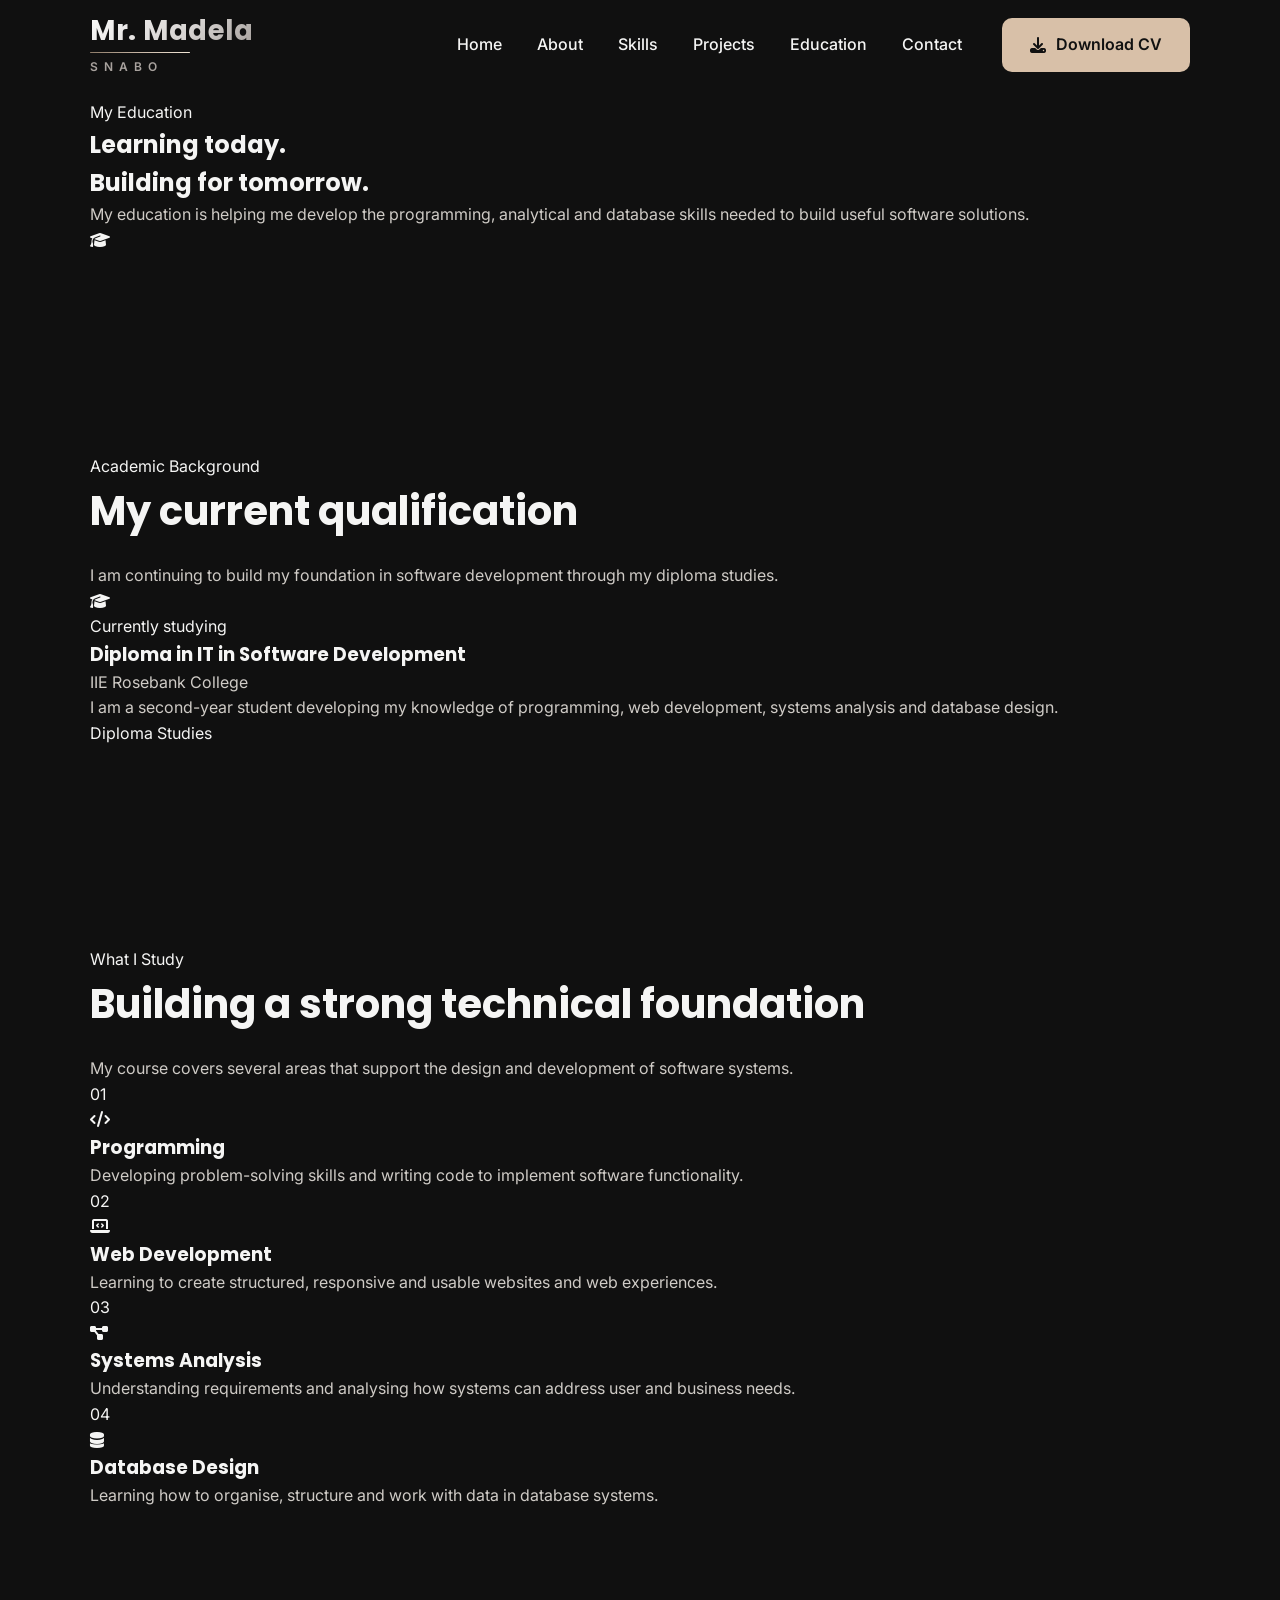
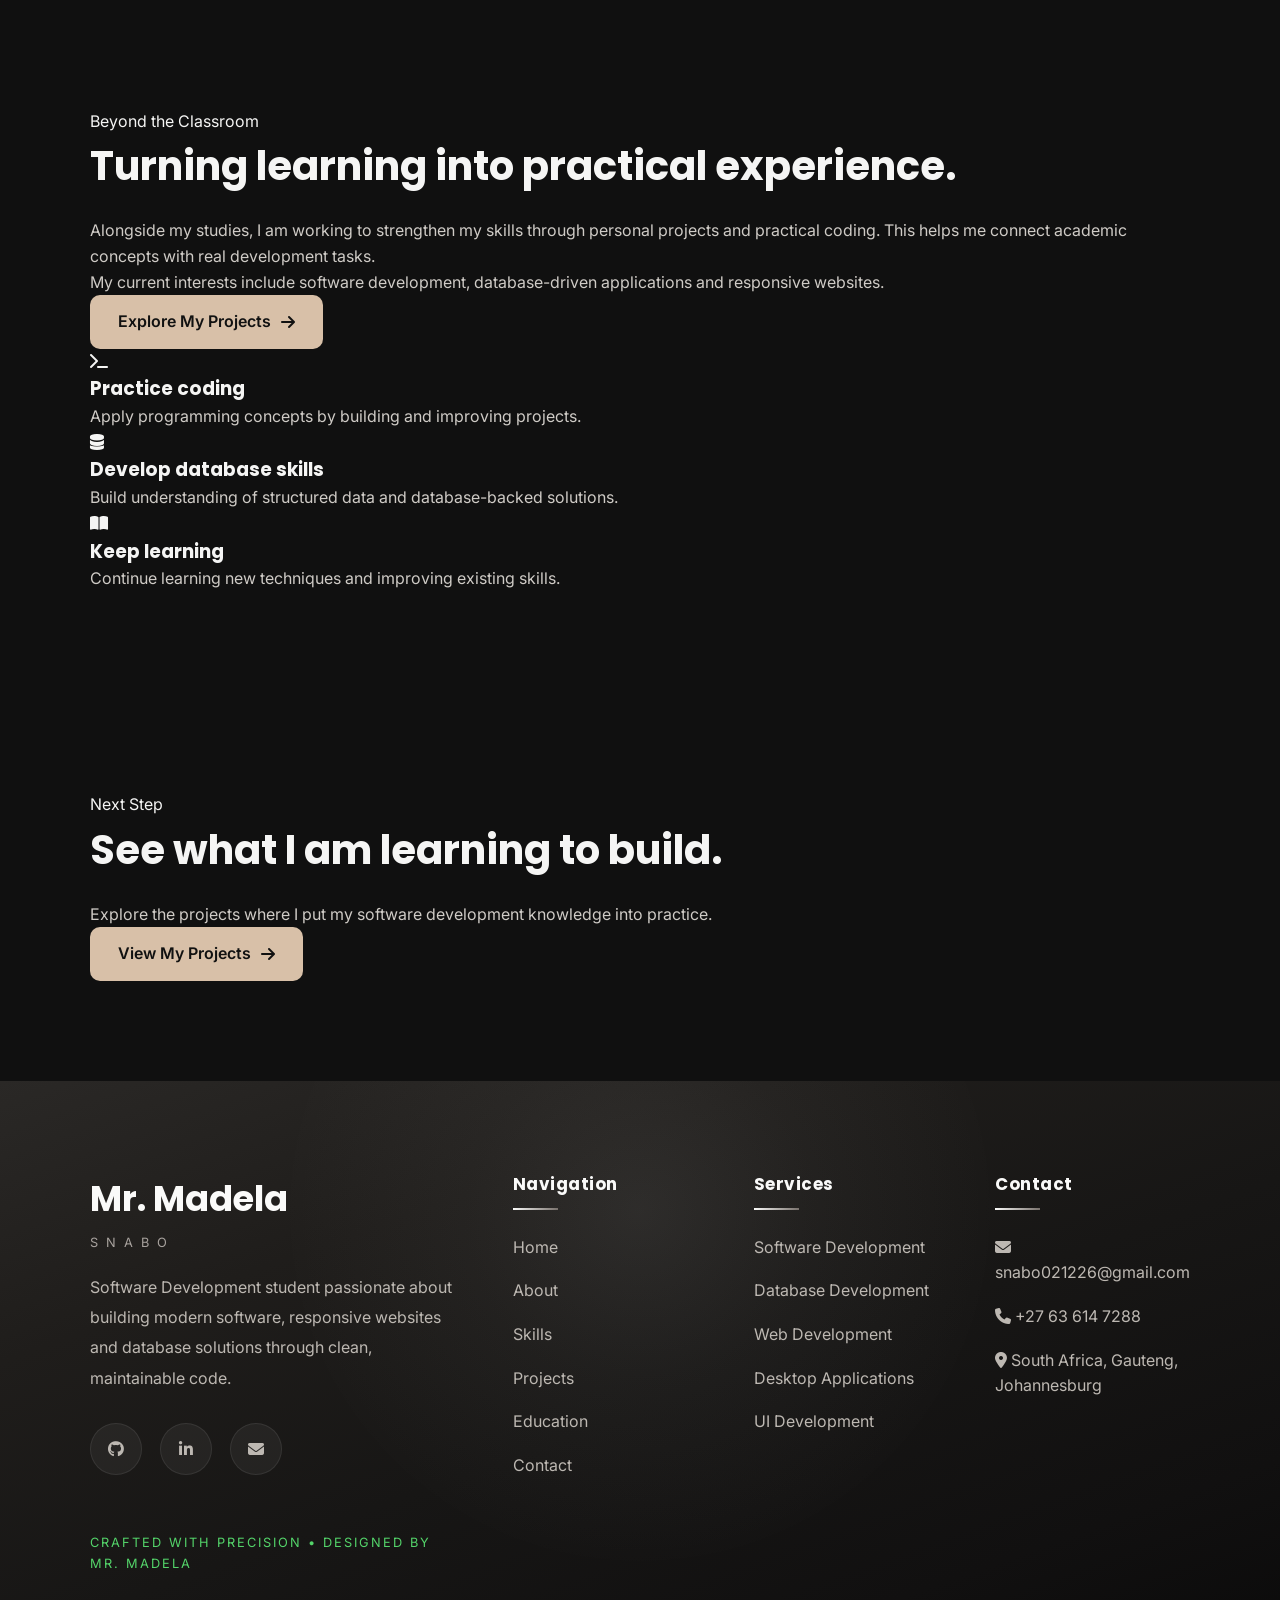
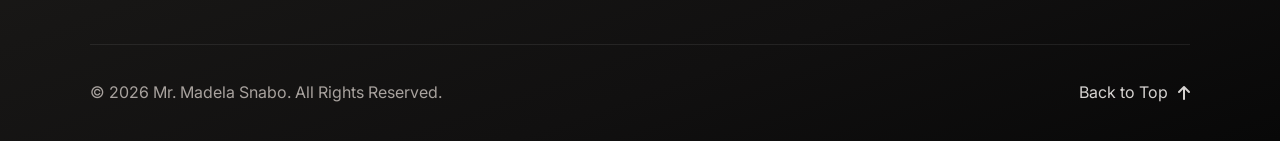
==== education.html @ 0f9fe538 "Create professional education page (html)" ====
<!DOCTYPE html>
<html lang="en">

<head>
    <!-- START OF PAGE SETTINGS -->
    <meta charset="UTF-8">
    <meta name="viewport" content="width=device-width, initial-scale=1.0">

    <meta name="description"
          content="Learn about Snabo Madela's education and Diploma in IT in Software Development at IIE Rosebank College.">

    <title>Education | Mr. Madela Snabo</title>
    <!-- END OF PAGE SETTINGS -->


    <!-- START OF GOOGLE FONTS -->
    <link rel="preconnect" href="https://fonts.googleapis.com">

    <link rel="preconnect"
          href="https://fonts.gstatic.com"
          crossorigin>

    <link href="https://fonts.googleapis.com/css2?family=Inter:wght@400;500;600;700&family=Poppins:wght@500;600;700&display=swap"
          rel="stylesheet">
    <!-- END OF GOOGLE FONTS -->


    <!-- START OF FONT AWESOME -->
    <link rel="stylesheet"
          href="https://cdnjs.cloudflare.com/ajax/libs/font-awesome/6.5.2/css/all.min.css">
    <!-- END OF FONT AWESOME -->


    <!-- START OF CSS FILES -->
    <link rel="stylesheet" href="assets/css/style.css">
    <link rel="stylesheet" href="assets/css/education.css">
    <!-- END OF CSS FILES -->

</head>


<body id="top">


    <!-- START OF HEADER -->
    <header>
        <div class="container">
            <nav>

                <a href="index.html" class="logo">
                    <span class="logo-main">Mr. Madela</span>
                    <span class="logo-divider"></span>
                    <span class="logo-sub">SNABO</span>
                </a>

                <div class="menu-toggle" id="menu-toggle">
                    <span></span>
                    <span></span>
                    <span></span>
                </div>

                <div class="nav-menu" id="nav-menu">

                    <ul class="nav-links">
                        <li><a href="index.html">Home</a></li>
                        <li><a href="about.html">About</a></li>
                        <li><a href="skills.html">Skills</a></li>
                        <li><a href="projects.html">Projects</a></li>
                        <li>
                            <a href="education.html"
                               class="active"
                               aria-current="page">
                                Education
                            </a>
                        </li>
                        <li><a href="contact.html">Contact</a></li>
                    </ul>

                    <div class="nav-actions">
                        <a href="assets/files/resume.pdf"
                           class="btn"
                           download>
                            <i class="fa-solid fa-download"></i>
                            Download CV
                        </a>
                    </div>

                </div>

            </nav>
        </div>
    </header>
    <!-- END OF HEADER -->


    <!-- START OF MAIN CONTENT -->
    <main>


        <!-- START OF EDUCATION INTRO -->
        <section class="education-intro">
            <div class="container">

                <div class="education-intro-content">

                    <span class="section-label">
                        My Education
                    </span>

                    <h1>
                        Learning today.
                        <br>
                        <span>Building for tomorrow.</span>
                    </h1>

                    <p>
                        My education is helping me develop the programming,
                        analytical and database skills needed to build useful
                        software solutions.
                    </p>

                </div>

                <div class="education-intro-mark"
                     aria-hidden="true">
                    <i class="fa-solid fa-graduation-cap"></i>
                </div>

            </div>
        </section>
        <!-- END OF EDUCATION INTRO -->


        <!-- START OF ACADEMIC BACKGROUND -->
        <section class="academic-section">
            <div class="container">

                <div class="education-section-heading">

                    <span class="section-label">
                        Academic Background
                    </span>

                    <h2>My current qualification</h2>

                    <p>
                        I am continuing to build my foundation in software
                        development through my diploma studies.
                    </p>

                </div>


                <article class="academic-card">

                    <div class="academic-icon"
                         aria-hidden="true">
                        <i class="fa-solid fa-graduation-cap"></i>
                    </div>

                    <div class="academic-content">

                        <span class="academic-status">
                            <span class="status-dot"></span>
                            Currently studying
                        </span>

                        <h3>
                            Diploma in IT in Software Development
                        </h3>

                        <p class="academic-institution">
                            IIE Rosebank College
                        </p>

                        <p class="academic-description">
                            I am a second-year student developing my knowledge
                            of programming, web development, systems analysis
                            and database design.
                        </p>

                    </div>

                    <div class="academic-side-label">
                        Diploma Studies
                    </div>

                </article>

            </div>
        </section>
        <!-- END OF ACADEMIC BACKGROUND -->


        <!-- START OF AREAS OF STUDY -->
        <section class="study-section">
            <div class="container">

                <div class="education-section-heading">

                    <span class="section-label">
                        What I Study
                    </span>

                    <h2>
                        Building a strong technical foundation
                    </h2>

                    <p>
                        My course covers several areas that support the design
                        and development of software systems.
                    </p>

                </div>


                <div class="study-grid">

                    <!-- PROGRAMMING -->
                    <article class="study-card">

                        <span class="study-number">01</span>

                        <div class="study-icon">
                            <i class="fa-solid fa-code"></i>
                        </div>

                        <h3>Programming</h3>

                        <p>
                            Developing problem-solving skills and writing
                            code to implement software functionality.
                        </p>

                    </article>


                    <!-- WEB DEVELOPMENT -->
                    <article class="study-card">

                        <span class="study-number">02</span>

                        <div class="study-icon">
                            <i class="fa-solid fa-laptop-code"></i>
                        </div>

                        <h3>Web Development</h3>

                        <p>
                            Learning to create structured, responsive
                            and usable websites and web experiences.
                        </p>

                    </article>


                    <!-- SYSTEMS ANALYSIS -->
                    <article class="study-card">

                        <span class="study-number">03</span>

                        <div class="study-icon">
                            <i class="fa-solid fa-diagram-project"></i>
                        </div>

                        <h3>Systems Analysis</h3>

                        <p>
                            Understanding requirements and analysing how
                            systems can address user and business needs.
                        </p>

                    </article>


                    <!-- DATABASE DESIGN -->
                    <article class="study-card">

                        <span class="study-number">04</span>

                        <div class="study-icon">
                            <i class="fa-solid fa-database"></i>
                        </div>

                        <h3>Database Design</h3>

                        <p>
                            Learning how to organise, structure and work
                            with data in database systems.
                        </p>

                    </article>

                </div>

            </div>
        </section>
        <!-- END OF AREAS OF STUDY -->


        <!-- START OF LEARNING JOURNEY -->
        <section class="learning-section">
            <div class="container learning-grid">


                <!-- LEARNING INTRODUCTION -->
                <div class="learning-copy">

                    <span class="section-label">
                        Beyond the Classroom
                    </span>

                    <h2>
                        Turning learning into practical experience.
                    </h2>

                    <p>
                        Alongside my studies, I am working to strengthen my
                        skills through personal projects and practical coding.
                        This helps me connect academic concepts with real
                        development tasks.
                    </p>

                    <p>
                        My current interests include software development,
                        database-driven applications and responsive websites.
                    </p>

                    <a href="projects.html" class="btn">
                        Explore My Projects
                        <i class="fa-solid fa-arrow-right"></i>
                    </a>

                </div>


                <!-- LEARNING GOALS -->
                <div class="learning-points">

                    <div class="learning-point">

                        <span class="learning-point-icon">
                            <i class="fa-solid fa-terminal"></i>
                        </span>

                        <div>
                            <h3>Practice coding</h3>

                            <p>
                                Apply programming concepts by building
                                and improving projects.
                            </p>
                        </div>

                    </div>


                    <div class="learning-point">

                        <span class="learning-point-icon">
                            <i class="fa-solid fa-database"></i>
                        </span>

                        <div>
                            <h3>Develop database skills</h3>

                            <p>
                                Build understanding of structured data
                                and database-backed solutions.
                            </p>
                        </div>

                    </div>


                    <div class="learning-point">

                        <span class="learning-point-icon">
                            <i class="fa-solid fa-book-open"></i>
                        </span>

                        <div>
                            <h3>Keep learning</h3>

                            <p>
                                Continue learning new techniques
                                and improving existing skills.
                            </p>
                        </div>

                    </div>

                </div>

            </div>
        </section>
        <!-- END OF LEARNING JOURNEY -->


        <!-- START OF CALL TO ACTION -->
        <section class="education-cta">
            <div class="container">

                <div class="education-cta-content">

                    <span class="section-label">
                        Next Step
                    </span>

                    <h2>
                        See what I am learning to build.
                    </h2>

                    <p>
                        Explore the projects where I put my software
                        development knowledge into practice.
                    </p>

                    <a href="projects.html" class="btn">
                        View My Projects
                        <i class="fa-solid fa-arrow-right"></i>
                    </a>

                </div>

            </div>
        </section>
        <!-- END OF CALL TO ACTION -->


    </main>
    <!-- END OF MAIN CONTENT -->


    <!-- START OF FOOTER -->
    <footer>
        <div class="container">

            <div class="footer-grid">


                <!-- FOOTER COLUMN 1 -->
                <div class="footer-column">

                    <a href="index.html" class="footer-logo">
                        <h2>Mr. Madela</h2>
                        <span>SNABO</span>
                    </a>

                    <p class="footer-description">
                        Software Development student passionate about
                        building modern software, responsive websites
                        and database solutions through clean,
                        maintainable code.
                    </p>

                    <div class="footer-social">

                        <a href="https://github.com/mr-madela"
                           target="_blank"
                           rel="noopener noreferrer"
                           aria-label="GitHub">
                            <i class="fab fa-github"></i>
                        </a>

                        <a href="#"
                           aria-label="LinkedIn">
                            <i class="fab fa-linkedin-in"></i>
                        </a>

                        <a href="mailto:snabo021226@gmail.com"
                           aria-label="Email">
                            <i class="fas fa-envelope"></i>
                        </a>

                    </div>

                    <p class="footer-signature">
                        Crafted with precision • Designed by Mr. Madela
                    </p>

                </div>


                <!-- FOOTER COLUMN 2 -->
                <div class="footer-column">

                    <h3>Navigation</h3>

                    <a href="index.html">Home</a>
                    <a href="about.html">About</a>
                    <a href="skills.html">Skills</a>
                    <a href="projects.html">Projects</a>
                    <a href="education.html" aria-current="page">Education</a>
                    <a href="contact.html">Contact</a>

                </div>


                <!-- FOOTER COLUMN 3 -->
                <div class="footer-column">

                    <h3>Services</h3>

                    <a href="projects.html">Software Development</a>
                    <a href="projects.html">Database Development</a>
                    <a href="projects.html">Web Development</a>
                    <a href="projects.html">Desktop Applications</a>
                    <a href="projects.html">UI Development</a>

                </div>


                <!-- FOOTER COLUMN 4 -->
                <div class="footer-column">

                    <h3>Contact</h3>

                    <a href="mailto:snabo021226@gmail.com">
                        <i class="fas fa-envelope"></i>
                        snabo021226@gmail.com
                    </a>

                    <a href="tel:+27636147288">
                        <i class="fas fa-phone"></i>
                        +27 63 614 7288
                    </a>

                    <a href="#">
                        <i class="fas fa-location-dot"></i>
                        South Africa, Gauteng, Johannesburg
                    </a>

                </div>

            </div>


            <!-- FOOTER BOTTOM -->
            <div class="footer-bottom">

                <p>
                    © 2026 Mr. Madela Snabo. All Rights Reserved.
                </p>

                <a href="#top" class="back-top">
                    Back to Top
                    <i class="fa-solid fa-arrow-up"></i>
                </a>

            </div>

        </div>
    </footer>
    <!-- END OF FOOTER -->


    <!-- START OF JAVASCRIPT -->
    <script src="assets/js/script.js"></script>
    <!-- END OF JAVASCRIPT -->

</body>
</html>
---- assets/css/style.css ----
/* ===================== GLOBAL RESET ======================= */
*{
    margin:0;
    padding:0;
    box-sizing:border-box;
    
}

html{
    scroll-behavior:smooth;

}

body{
    font-family:'Inter',sans-serif;
    background:var(--bg-color);
    color:var(--text-primary);
    line-height:1.6;

}

/* ===================== GOOGLE FONTS ======================= */
@import url('https://fonts.googleapis.com/css2?family=Inter:wght@300;400;500;600;700&family=Poppins:wght@500;600;700&display=swap');


/* ===================== CSS VARIABLES ======================= */
:root{

    /* Neutral Colour Palette */
    --neutral-100:#FAFAF9;
    --neutral-200:#F5F5F4;
    --neutral-300:#E7E5E4;
    --neutral-400:#D6D3D1;
    --neutral-500:#A8A29E;
    --neutral-600:#78716C;
    --neutral-700:#57534E;
    --neutral-800:#44403C;
    --neutral-900:#292524;
    --neutral-950:#1C1917;

    /* Backgrounds */
    --bg-color:#101010;
    --surface-color:#191919;
    --surface-hover:#222222;

    /* Text */
    --text-primary:#F5F5F4;
    --text-secondary:#CFCBC6;

    /* Borders */
    --border-color:#333333;

    /* Accent */
    --accent-color:#D8C0A8;
    --accent-hover:#E6D3BF;

    /* Success */
    --success:#54D46A;

    /* Shadow */
    --shadow:0 18px 45px rgba(0,0,0,.45);

    /* Radius */
    --radius:16px;

    /* Transition */
    --transition:.35s ease;

}

.container{
    width: min(1100px,90%);
    margin: auto;

}

section{
    padding: 100px 0;

}

h1,h2,h3,h4{
    font-family: 'Poppins', sans-serif;

}

h2{
    font-size: 2.5rem;
    margin-bottom: 20px;

}

p{
    color: var(--text-secondary);

}

/* Button style */
.btn{
    display:inline-flex;
    align-items:center;
    gap:10px;
    padding:14px 28px;
    border-radius:10px;
    background:var(--accent-color);
    color:#111111;
    text-decoration:none;
    font-weight:600;
    transition:var(--transition);

}

.btn:hover{
    background:var(--accent-hover);
    transform:translateY(-3px);

}


/*=============================== HEADER ===============================*/
header{
    position:fixed;
    top:0;
    left:0;
    width:100%;
    padding:0;
    background:transparent;
    transition:all .35s ease;
    z-index:1000;

}

header.scrolled{
    position:fixed;
    background:rgba(28,25,23,.80);
    backdrop-filter:blur(18px);
    box-shadow:0 12px 35px rgba(0,0,0,.18);

}

header.scrolled::after{
    content:"";
    position:absolute;
    left:0;
    bottom:0;
    width:100%;
    height:1px;
    background:linear-gradient(
        to right,
        transparent,
        rgba(231,229,228,.45),
        transparent
    );

}

nav{
    display:flex;
    justify-content:space-between;
    align-items:center;
    height:90px;

}

.nav-menu{
    display:flex;
    align-items:center;
    gap:40px;

}


/*============================== LOGO ==============================*/

.logo{

    display:flex;
    flex-direction:column;
    justify-content:center;
    text-decoration:none;
    line-height:1;
    transition:.35s ease;

}

/* Main Name */
.logo-main{
    font-family:'Poppins',sans-serif;
    font-size:1.7rem;
    font-weight:700;
    letter-spacing:.5px;
    background:linear-gradient(
        135deg,
        #FAFAF9 0%,
        #E7E5E4 30%,
        #D6D3D1 60%,
        #A8A29E 100%
    );
    -webkit-background-clip:text;
    background-clip:text;
    -webkit-text-fill-color:transparent;
    transition:.35s ease;

}

.logo-divider{
    width:100px;
    height:0.5px;
    margin:8px 0;
    border-radius:999px;
    background:linear-gradient(
        90deg,
        #8D7B68 0%,
        #C8B6A6 50%,
        #F1E6D6 100%
    );
    transition:.35s ease;

}

/* Sub Name */
.logo-sub{
    font-family:'Inter',sans-serif;
    font-size:.75rem;
    font-weight:600;
    letter-spacing:6px;
    text-transform:uppercase;
    color:#A8A29E;
    transition:.35s ease;

}

/* Hover */
.logo:hover{
    transform:translateY(-2px);

}

.logo:hover .logo-main{
    filter:brightness(1.15);

}

.logo:hover .logo-divider{
    width:92px;

}

.logo:hover .logo-sub{
    color:#E7E5E4;
    letter-spacing:7px;

}

/*==================== NAVIGATION =====================*/
.nav-links{

    display:flex;
    list-style:none;
    gap:35px;

}

.nav-links a{
    text-decoration:none;
    color:var(--text-primary);
    font-weight:500;
    transition:.3s;

}

.nav-links a:hover{
    color:var(--accent-color);

}

.nav-actions{
    display:flex;
    align-items:center;
    gap:1rem;

}


/* Hamburger */
.menu-toggle{
    display:none;
    flex-direction:column;
    cursor:pointer;
    gap:6px;

}

.menu-toggle span{
    width:28px;
    height:3px;
    background:var(--text-primary);
    border-radius:10px;
    transition:.35s;

}


/*   Nav Responsive */
@media(max-width:900px){

.menu-toggle{
    display:flex;

}

.nav-menu{
    position:absolute;
    top:90px;
    left:0;
    width:100%;
    background:#111;
    flex-direction:column;
    align-items:center;
    justify-content:center;
    gap:30px;
    padding:40px 0;
    transform:translateY(-130%);
    transition:.45s ease;
    border-bottom:1px solid #2f2f2f;

}

.nav-menu.active{
    transform:translateY(0);

}

.nav-links{
    flex-direction:column;
    align-items:center;
    gap:25px;

}

}



/*======================================== HERO ========================================*/
.hero{
    position:relative;
    min-height:100vh;
    display:flex;
    align-items:center;
    background:
        linear-gradient(
            rgba(15,15,15,.76),
            rgba(20,20,20,.72)
        ),
        url("../images/backgoung..png");

    background-size:cover;
    background-position:center;
    background-repeat:no-repeat;
    overflow:hidden;

}

.hero-content{
    position: relative;
    z-index:2;
    max-width:720px;

}

.hero h1{
    font-size:clamp(3.6rem,6vw,5.8rem);
    font-weight:700;
    line-height:1.05;
    color:var(--neutral-200);
    margin:28px 0;
    text-shadow:0 8px 24px rgba(0,0,0,.30);

}

.hero h1 span{
    color:#D8C0A8;
    text-shadow:0 6px 18px rgba(0,0,0,.35);
    letter-spacing:.5px;

}

.hero h2{

    font-size:1.55rem;
    font-weight:500;
    color:#E8C999;
    letter-spacing:1px;
    margin-bottom:25px;

}

.hero p{
    max-width:620px;
    color:var(--neutral-300);
    font-size:1.1rem;
    line-height:1.9;
    margin-bottom:42px;

}

/* badge */
.badge{
    display:inline-flex;
    align-items:center;
    gap:10px;
    padding:12px 22px;
    border-radius:999px;
    background:rgba(231,229,228,.10);
    border:1px solid rgba(231,229,228,.18);
    backdrop-filter:blur(14px);
    color:var(--neutral-300);
    font-weight:600;

}

.badge i{
    color: rgb(9, 206, 9);
    font-size:10px;

}


/* Hero Buttons */
.hero-buttons{
    display:flex;
    gap:20px;
    flex-wrap:wrap;
    margin-top:40px;

}

.btn-outline{
    display:inline-flex;
    align-items:center;
    gap:10px;
    padding:14px 28px;
    border:2px solid var(--neutral-500);
    border-radius:10px;
    color:var(--neutral-300);
    text-decoration:none;
    transition:var(--transition);

}

.btn-outline:hover{
    background:var(--neutral-300);
    color:var(--neutral-950);
    border-color:var(--neutral-300);
    transform:translateY(-3px);

}


/* Social Icons */
.social-icons{
    display:flex;
    align-items:center;
    gap:18px;
    margin-top:35px;

}

.social-icons a{
    width:52px;
    height:52px;
    display:flex;
    justify-content:center;
    align-items:center;
    border-radius:50%;
    background:rgba(231,229,228,.10);
    border:1px solid rgba(231,229,228,.18);
    backdrop-filter:blur(14px);
    color:var(--neutral-300);
    text-decoration:none;
    font-size:1.15rem;
    transition:var(--transition);

}

.social-icons a:hover{
    background:var(--neutral-300);
    color:var(--neutral-950);
    transform:translateY(-6px);

}


/* Responsive */
@media (max-width:768px){

    .hero{
        text-align:center;
        background-position:68% center;

    }

    .hero-content{
        margin:auto;

    }

    .hero-buttons{
        justify-content:center;

    }

    .social-icons{
        justify-content:center;

    }

    .hero h1{
        font-size:3rem;

    }

    .hero h2{
        font-size:1.25rem;

    }

}


/*============================== ABOUT ==============================*/
#about{
     background:#141414;
}

.section-title{
    text-align:center;
    margin-bottom:70px;
}

.section-title h2{
    font-size:3rem;
    color:var(--text-primary);
    margin-bottom:15px;
}

.section-title p{
    color:var(--text-secondary);
    max-width:700px;
    margin:auto;
    font-size:1.05rem;
}


/* Layout */
.about-container{
    display:grid;
    grid-template-columns:380px 1fr;
    gap:70px;
    align-items:center;

}


/* Profile card */
.profile-card{
    background:var(--surface-color);
    border:1px solid var(--border-color);
    padding:10px;
    border-radius:25px;
    text-align:center;
    box-shadow:var(--shadow);
    transition:.35s ease;

}

.profile-card:hover{
    transform:translateY(-8px);
    box-shadow:0 18px 40px rgba(0,0,0,.12);

}

.profile-card img{
    width:100%;
    border-radius:20px;
    margin-bottom:25px;
    filter:brightness(.92);
    transition:.3s;

}

.profile-card:hover img{
    filter:brightness(1);

}

.profile-card h3{
    font-size:1.6rem;
    margin-bottom:8px;

}

.profile-card p{
    margin-bottom:25px;
    color:var(--text-secondary);

}

.profile-card .btn{
    width:100%;

}


/* Content */
.about-content h3{
    font-size:2rem;
    margin-bottom:20px;

}

.about-content p{
    margin-bottom:20px;
    font-size:1.05rem;

}


/* Highlights*/
.about-highlights{
    display:grid;
    grid-template-columns:repeat(2,1fr);
    gap:18px;
    margin-top:35px;

}

.about-highlights div{
    display:flex;
    align-items:center;
    gap:15px;
    background:var(--surface-color);
    border:1px solid var(--border-color);
    padding:18px;
    border-radius:15px;
    box-shadow:var(--shadow);
    transition:.3s;

}

.about-highlights div:hover{
    transform:translateY(-6px);

}

.about-highlights i{
    font-size:1.2rem;
    color:var(--accent-color);

}


/* Stastistics */
.about-stats{
    display:flex;
    justify-content:space-between;
    gap:20px;
    margin-top:40px;
}

.stat-card{
    flex:1;
    background:var(--surface-color);
    border:1px solid var(--border-color);
    padding:25px;
    border-radius:18px;
    text-align:center;
    box-shadow:var(--shadow);
    transition:.3s;
}

.stat-card:hover{
    transform:translateY(-8px);

}

.stat-card h3{
    font-size:2rem;
    color:var(--accent-color);
    margin-bottom:8px;

}

.stat-card p{
    margin:0;
    font-size:.95rem;

}

.about-buttons{
    margin-top:40px;

}

.about-buttons .btn{

    display:inline-flex;
    align-items:center;
    gap:10px;

}


/* Responsive */
@media (max-width:900px){

    .about-container{
        grid-template-columns:1fr;
        text-align:center;

    }

    .about-highlights{
        grid-template-columns:1fr;

    }

    .about-stats{
        flex-direction:column;

    }

}


/*============================== SKILLS ==============================*/
#skills{
     background:#181818;
}

.skills-grid{
    display:grid;
    grid-template-columns:repeat(2,1fr);
    gap:30px;
    margin-bottom:70px;
}

.skill-info{
    display:flex;
    justify-content:space-between;
    margin-bottom:12px;
    font-weight:600;
}

.progress{
    width:100%;
    height:12px;
    background:#2A2A2A;
    border-radius:50px;
    overflow:hidden;
}

.progress-bar{
    height:100%;
    border-radius:50px;
    background:linear-gradient(
        90deg,
        #D8C0A8,
        #B79D88
    );
}

.software{width:90%;}
.database{width:85%;}
.web{width:80%;}
.problem{width:95%;}


/* Cards */
.skills-cards{
    display:grid;
    grid-template-columns:repeat(auto-fit,minmax(250px,1fr));
    gap:30px;

}

.skill-card{
    background:var(--surface-color);
    padding:35px;
    border-radius:20px;
    border:1px solid var(--border-color);
    box-shadow:var(--shadow);
    transition:.3s;

}

.skill-card:hover{
    transform:translateY(-8px);

}

.skill-card i{
    font-size:2rem;
    margin-bottom:20px;
    color:var(--accent-color);

}

.skill-card h3{
    margin-bottom:20px;

}

.skill-card ul{
    list-style:none;

}

.skill-card li{
    padding:10px 0;
    border-bottom:1px solid var(--border-color);
    color:var(--text-secondary);

}

.skill-card li:last-child{
    border:none;

}

.skills-button{

    margin-top:50px;

    text-align:center;

}


/* Responsive */
@media(max-width:900px){

    .skills-grid{
        grid-template-columns:1fr;

    }

}

/*  Hover Glow for Cards */
.profile-card:hover,
.skill-card:hover,
.stat-card:hover,
.about-highlights div:hover{

    border-color:rgba(216,192,168,.45);

    box-shadow:
        0 20px 45px rgba(0,0,0,.45),
        0 0 0 1px rgba(216,192,168,.15);

}




/*============================== PROJECTS ==============================*/

#projects{
    background:#181818;

}

.projects-grid{
    display:grid;
    grid-template-columns:repeat(3,1fr);
    gap:30px;
    margin-top:60px;

}

.project-card{
    background:var(--surface-color);
    border:1px solid var(--border-color);
    border-radius:20px;
    overflow:hidden;
    transition:.35s ease;

}

.project-card:hover{
    transform:translateY(-8px);
    border-color:rgba(216,192,168,.4);
    box-shadow:0 20px 40px rgba(0,0,0,.35);

}

.project-image img{
    width:100%;
    height:220px;
    object-fit:cover;

}

.project-content{
    padding:25px;

}

.project-content h3{
    margin-bottom:15px;
    color:var(--text-primary);

}

.project-content p{
    margin-bottom:20px;

}

.project-tags{
    display:flex;
    flex-wrap:wrap;
    gap:10px;
    margin-bottom:25px;

}

.project-tags span{
    padding:8px 14px;
    background:#232323;
    border:1px solid var(--border-color);
    border-radius:50px;
    font-size:.85rem;
    color:var(--text-secondary);

}

.projects-button{
    text-align:center;
    margin-top:60px;

}


/* Responsive */
@media (max-width:992px){

    .projects-grid{
        grid-template-columns:1fr;

    }

}


/*============================== EDUCATION ==============================*/

#education{
    background:#141414;

}

.education-card{
    max-width:850px;
    margin:60px auto 0;
    display:flex;
    align-items:center;
    gap:30px;
    padding:40px;
    background:var(--surface-color);
    border:1px solid var(--border-color);
    border-radius:20px;
    transition:.35s ease;

}

.education-card:hover{
    transform:translateY(-6px);
    border-color:rgba(216,192,168,.35);

}

.education-badge{
    width:400px;
    height:180px;
    border-radius:24px;
    background:linear-gradient(
        135deg,
        #1E1E1E,
        #292929
    );
    
    display:flex;
    flex-direction:column;
    justify-content:center;
    align-items:center;
    border:1px solid rgba(216,192,168,.25);
    box-shadow:0 20px 45px rgba(0,0,0,.35);

}

.education-badge i{
    font-size:3rem;
    color:var(--accent-color);
    margin-bottom:20px;

}

.education-badge span{
    text-align:center;
    letter-spacing:2px;
    font-size:.8rem;
    color:#E7E5E4;
    font-weight:600;

}

.education-content h3{
    margin-bottom:10px;

}

.education-content h4{
    color:var(--accent-color);
    margin-bottom:18px;

}

.education-content p{
    margin-bottom:30px;

}

.education-content .btn-outline{
    margin-top:10px;

}



/*============================== FOOTER ==============================*/
footer{
    background:linear-gradient(
        160deg,
        #2A2826 0%,
        #1F1D1B 25%,
        #171615 50%,
        #111010 75%,
        #080808 100%
    );
    position:relative;
    overflow:hidden;
    padding:90px 0 35px;

}

footer::before{
    content:"";
    position:absolute;
    top:-220px;
    left:50%;
    transform:translateX(-50%);
    width:700px;
    height:700px;
    border-radius:50%;
    background:radial-gradient(
        circle,
        rgba(250,250,249,.08) 0%,
        rgba(214,211,209,.04) 35%,
        transparent 75%

    );
    pointer-events:none;

}

.footer-logo{
    display:inline-flex;
    flex-direction:column;
    text-decoration:none;
    margin-bottom:20px;

}

.footer-logo h2{
    font-size:2.2rem;
    color:#FAFAF9;
    margin-bottom:6px;

}

.footer-logo span{
    color:#A8A29E;
    letter-spacing:8px;
    font-size:.8rem

}

.footer-description{
    max-width:420px;
    color:#BDB8B2;
    line-height:1.9;
    margin-bottom:30px;

}

.footer-social{
    display:flex;
    gap:18px;
    margin-bottom:30px;

}

.footer-social a{
    width:52px;
    height:52px;
    display:flex;
    justify-content:center;
    align-items:center;
    border-radius:50%;
    background:rgba(255,255,255,.05);
    border:1px solid rgba(255,255,255,.08);
    color:#FAFAF9;
    transition:.35s ease;

}

.footer-social a:hover{
    transform:translateY(-8px);
    background:var(--neutral-700);
    color:#111111;
    box-shadow:0 15px 35px rgba(255,255,255,.18);

}

.footer-grid{
    display:grid;
    grid-template-columns:2fr 1fr 1fr 1fr;
    gap:60px;
    margin-bottom:70px;

}

.footer-column{
    display:flex;
    flex-direction:column;

}

.footer-column h3{
    color:#FAFAF9;
    font-size:1.05rem;
    margin-bottom:25px;
    letter-spacing:.5px;

}

.footer-column h3::after{
    content:"";
    display:block;
    width:45px;
    height:2px;
    margin-top:10px;
    background:linear-gradient(
        90deg,
        #FAFAF9,
        #78716C
    );

}

.footer-column a{
    color:#BDB8B2;
    text-decoration:none;
    margin-bottom:18px;
    transition:.3s ease;

}

.footer-column a:hover{
    color:#FFFFFF;
    transform:translateX(8px);

}

.footer-bottom{
    display:flex;
    justify-content:space-between;
    align-items:center;
    padding-top:35px;
    border-top:1px solid rgba(255,255,255,.08);

}

.footer-bottom p{
    color:#A8A29E;
    margin:0;

}

.footer-grid,
.footer-bottom{
    position:relative;
    z-index:2;

}

.back-top{
    display:flex;
    align-items:center;
    gap:10px;
    color:#D6D3D1;
    text-decoration:none;
    transition:.35s ease;

}

.back-top:hover{
    color:var(--accent-hover);

}

.back-top i{
    transition:.35s ease;

}

.back-top:hover i{
    transform:translateY(-5px);

}

.footer-signature{
    margin-top:10px;
    color:var(--success);
    font-size:.8rem;
    letter-spacing:2px;
    text-transform:uppercase;

}


@media (max-width:992px){
    .footer-grid{
        grid-template-columns:1fr 1fr;
        gap:50px;

    }

}

@media (max-width:768px){
    footer{
        padding:70px 0 30px;

    }

    .footer-grid{
        grid-template-columns:1fr;
        text-align:center;

    }

    .footer-social{
        justify-content:center;

    }

    .footer-bottom{
        flex-direction:column;
        gap:20px;
        text-align:center;

    }

}
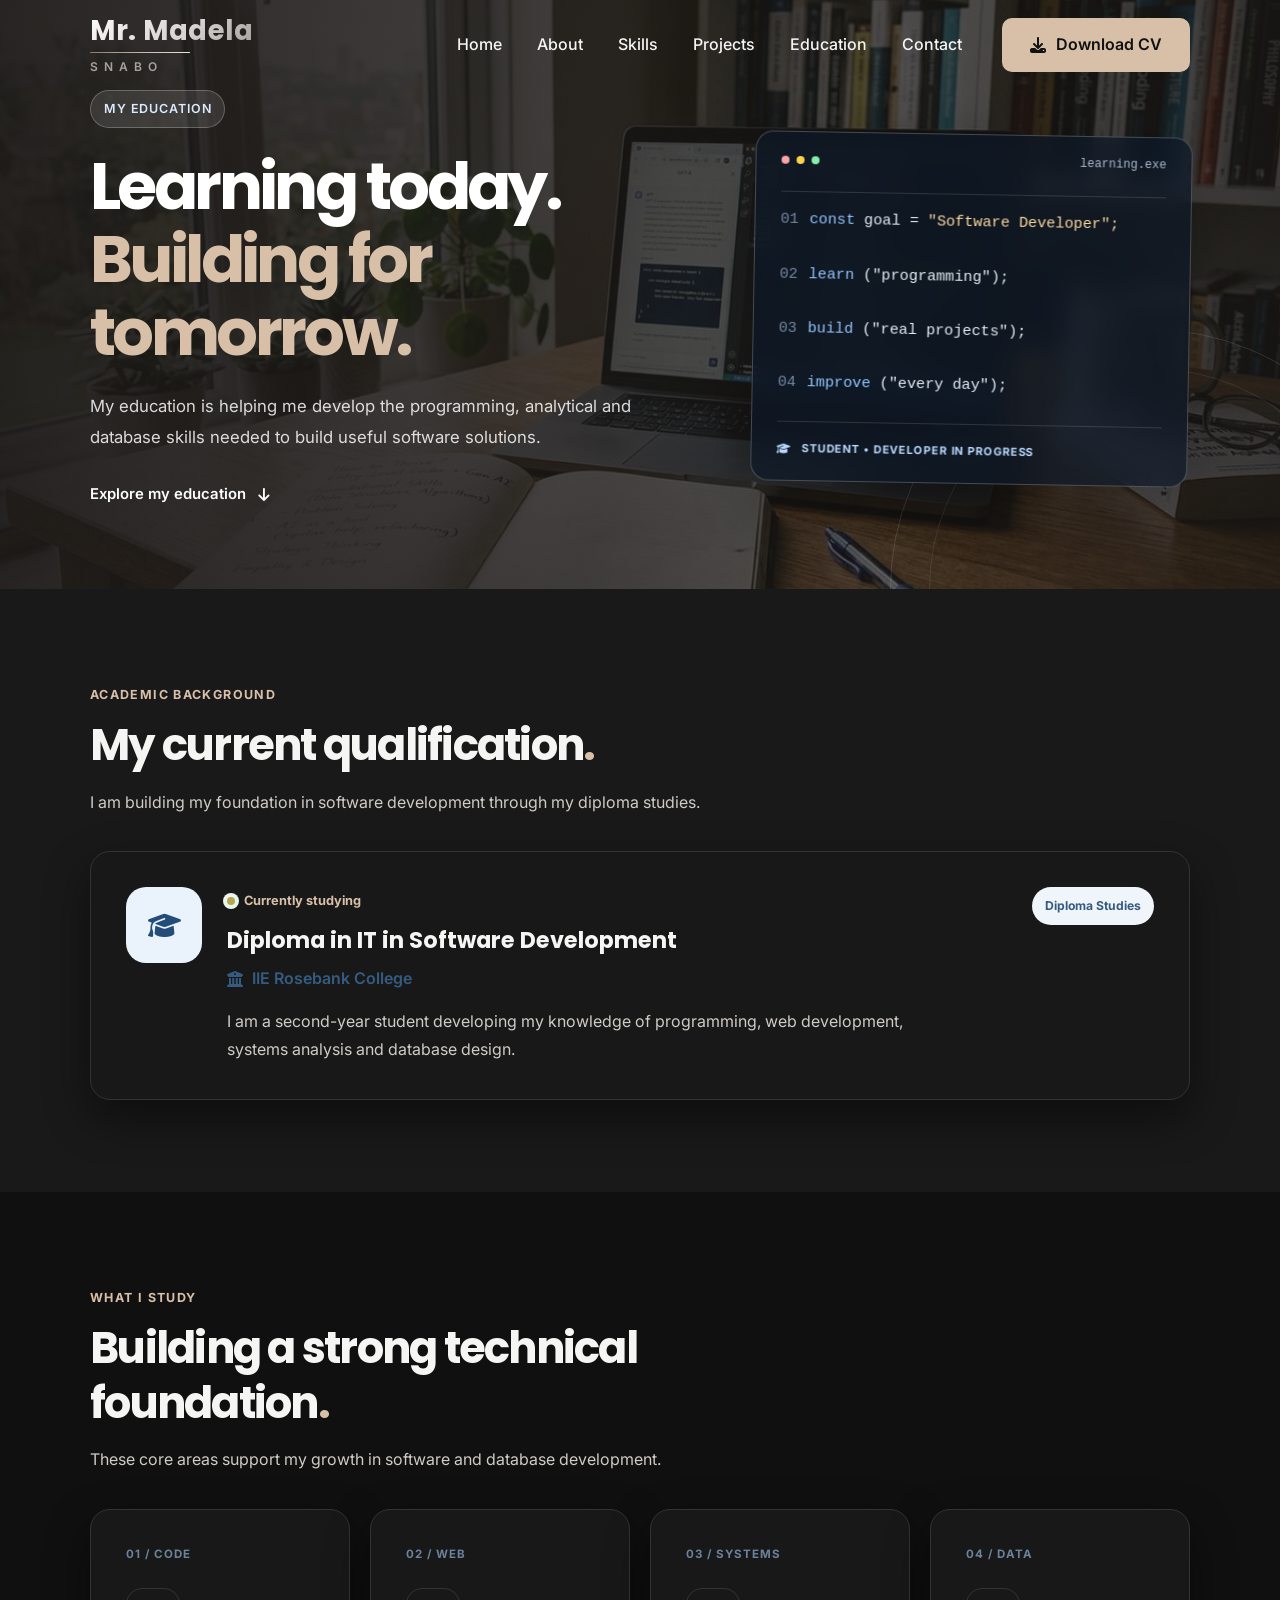
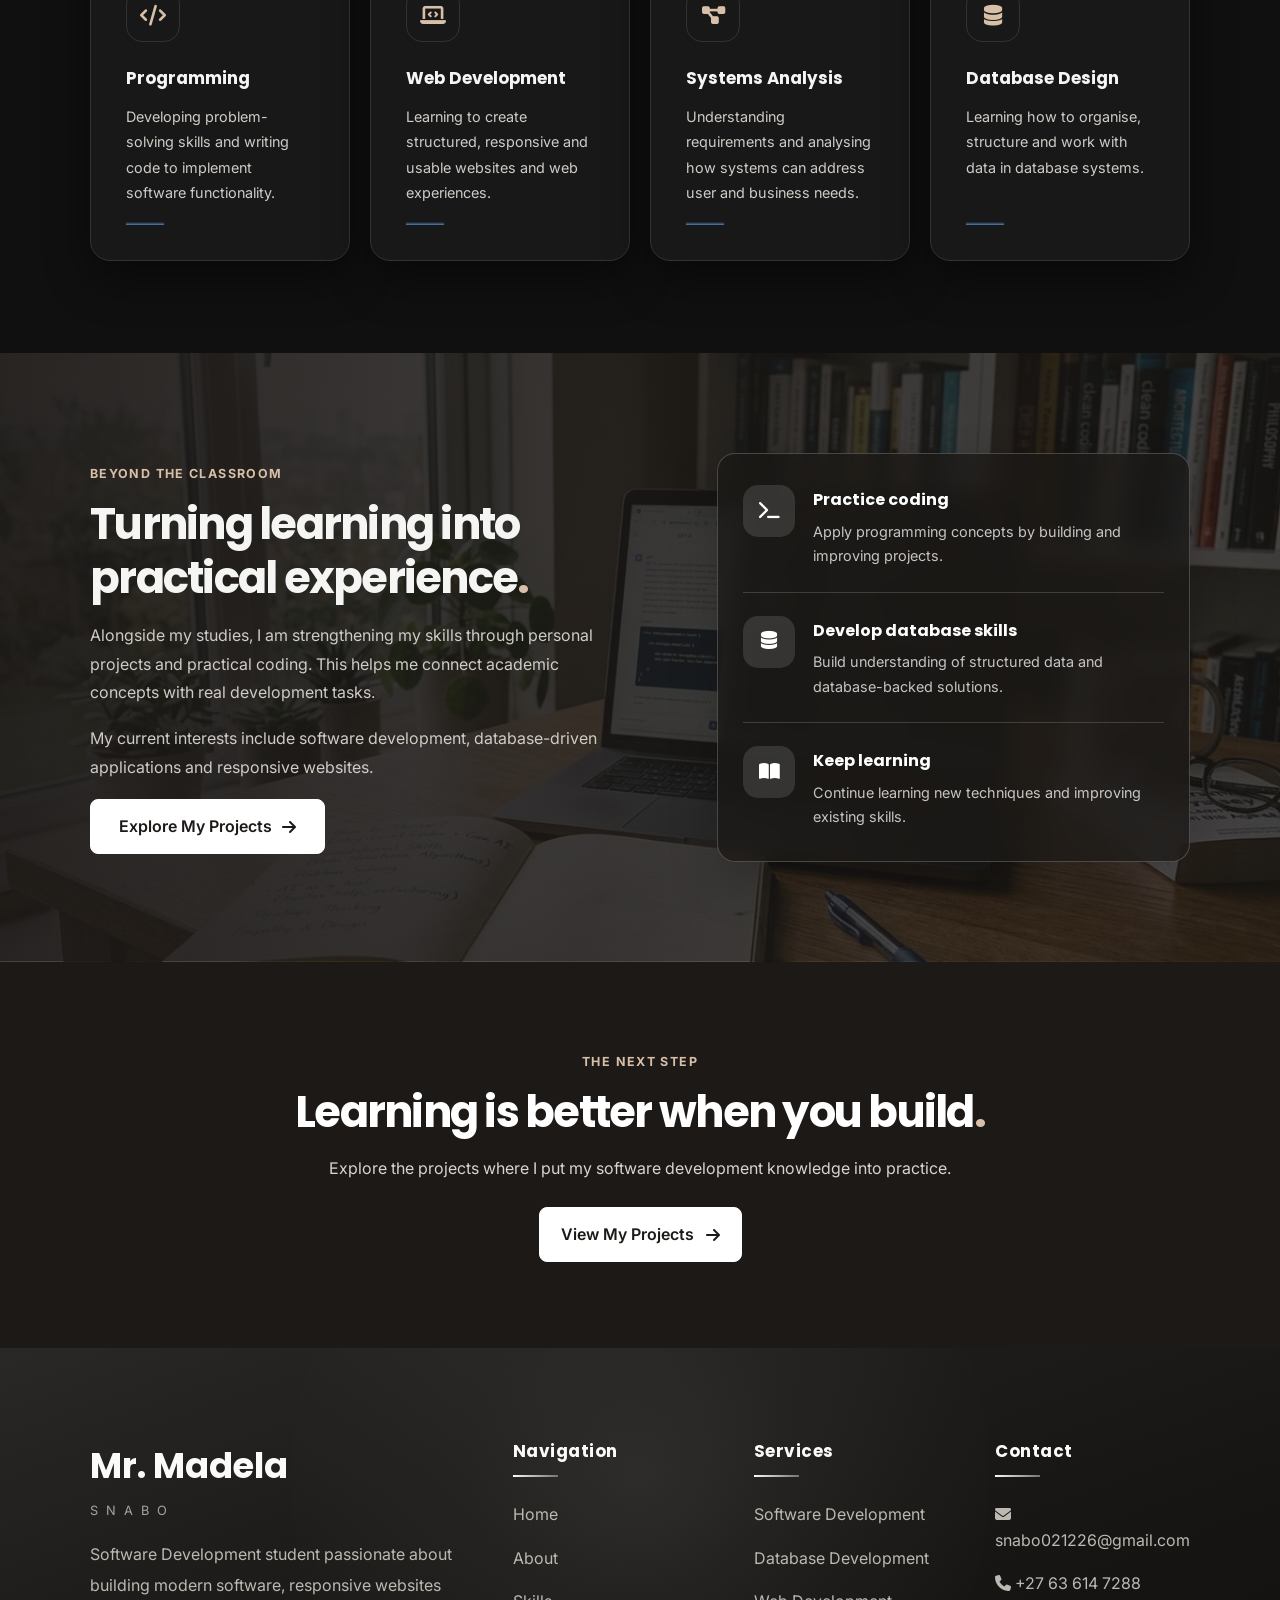
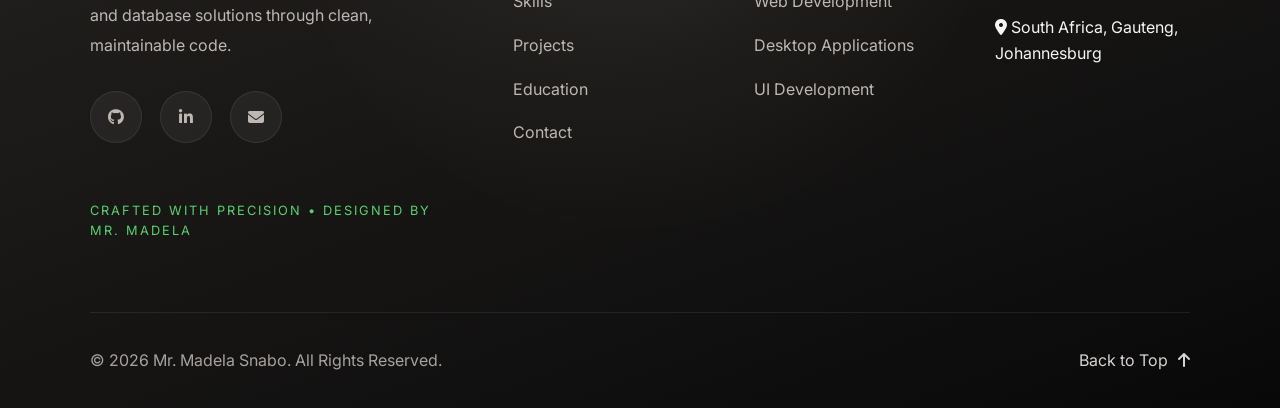
==== commit 6c646ccf: "Update education and skills page designs" ====
--- a/education.html
+++ b/education.html
@@ -13,60 +13,53 @@
     <title>Education | Mr. Madela Snabo</title>
     <!-- END OF PAGE SETTINGS -->
 
-
     <!-- START OF GOOGLE FONTS -->
     <link rel="preconnect" href="https://fonts.googleapis.com">
-
-    <link rel="preconnect"
-          href="https://fonts.gstatic.com"
-          crossorigin>
+    <link rel="preconnect" href="https://fonts.gstatic.com" crossorigin>
 
     <link href="https://fonts.googleapis.com/css2?family=Inter:wght@400;500;600;700&family=Poppins:wght@500;600;700&display=swap"
           rel="stylesheet">
     <!-- END OF GOOGLE FONTS -->
-
 
     <!-- START OF FONT AWESOME -->
     <link rel="stylesheet"
           href="https://cdnjs.cloudflare.com/ajax/libs/font-awesome/6.5.2/css/all.min.css">
     <!-- END OF FONT AWESOME -->
 
-
     <!-- START OF CSS FILES -->
     <link rel="stylesheet" href="assets/css/style.css">
     <link rel="stylesheet" href="assets/css/education.css">
     <!-- END OF CSS FILES -->
-
 </head>
 
-
 <body id="top">
-
 
     <!-- START OF HEADER -->
     <header>
         <div class="container">
             <nav>
-
                 <a href="index.html" class="logo">
                     <span class="logo-main">Mr. Madela</span>
                     <span class="logo-divider"></span>
                     <span class="logo-sub">SNABO</span>
                 </a>
 
-                <div class="menu-toggle" id="menu-toggle">
+                <div class="menu-toggle"
+                     id="menu-toggle"
+                     aria-label="Toggle navigation"
+                     aria-expanded="false">
                     <span></span>
                     <span></span>
                     <span></span>
                 </div>
 
                 <div class="nav-menu" id="nav-menu">
-
                     <ul class="nav-links">
                         <li><a href="index.html">Home</a></li>
                         <li><a href="about.html">About</a></li>
                         <li><a href="skills.html">Skills</a></li>
                         <li><a href="projects.html">Projects</a></li>
+
                         <li>
                             <a href="education.html"
                                class="active"
@@ -74,6 +67,7 @@
                                 Education
                             </a>
                         </li>
+
                         <li><a href="contact.html">Contact</a></li>
                     </ul>
 
@@ -85,9 +79,7 @@
                             Download CV
                         </a>
                     </div>
-
-                </div>
-
+                </div>
             </nav>
         </div>
     </header>
@@ -97,16 +89,12 @@
     <!-- START OF MAIN CONTENT -->
     <main>
 
-
-        <!-- START OF EDUCATION INTRO -->
+        <!-- START OF EDUCATION HERO -->
         <section class="education-intro">
-            <div class="container">
+            <div class="container education-hero-layout">
 
                 <div class="education-intro-content">
-
-                    <span class="section-label">
-                        My Education
-                    </span>
+                    <span class="section-label">My Education</span>
 
                     <h1>
                         Learning today.
@@ -120,42 +108,81 @@
                         software solutions.
                     </p>
 
-                </div>
-
-                <div class="education-intro-mark"
-                     aria-hidden="true">
-                    <i class="fa-solid fa-graduation-cap"></i>
-                </div>
-
-            </div>
+                    <a href="#academic-background"
+                       class="education-hero-link">
+                        Explore my education
+                        <i class="fa-solid fa-arrow-down"></i>
+                    </a>
+                </div>
+
+                <!-- DECORATIVE CODE WINDOW -->
+                <div class="education-hero-visual" aria-hidden="true">
+
+                    <div class="hero-visual-top">
+                        <span></span>
+                        <span></span>
+                        <span></span>
+                        <small>learning.exe</small>
+                    </div>
+
+                    <div class="hero-code-line">
+                        <b>01</b>
+                        <span>const</span>
+                        goal = <em>"Software Developer";</em>
+                    </div>
+
+                    <div class="hero-code-line">
+                        <b>02</b>
+                        <span>learn</span>("programming");
+                    </div>
+
+                    <div class="hero-code-line">
+                        <b>03</b>
+                        <span>build</span>("real projects");
+                    </div>
+
+                    <div class="hero-code-line">
+                        <b>04</b>
+                        <span>improve</span>("every day");
+                    </div>
+
+                    <div class="hero-visual-footer">
+                        <i class="fa-solid fa-graduation-cap"></i>
+                        STUDENT • DEVELOPER IN PROGRESS
+                    </div>
+
+                </div>
+                <!-- END OF DECORATIVE CODE WINDOW -->
+
+            </div>
+
+            <div class="education-hero-shape" aria-hidden="true"></div>
         </section>
-        <!-- END OF EDUCATION INTRO -->
+        <!-- END OF EDUCATION HERO -->
 
 
         <!-- START OF ACADEMIC BACKGROUND -->
-        <section class="academic-section">
+        <section class="academic-section education-section"
+                 id="academic-background">
+
             <div class="container">
 
                 <div class="education-section-heading">
-
-                    <span class="section-label">
-                        Academic Background
-                    </span>
-
-                    <h2>My current qualification</h2>
+                    <span class="section-label">Academic Background</span>
+
+                    <h2>
+                        My current qualification<span class="heading-dot">.</span>
+                    </h2>
 
                     <p>
-                        I am continuing to build my foundation in software
-                        development through my diploma studies.
-                    </p>
-
-                </div>
-
+                        I am building my foundation in software development
+                        through my diploma studies.
+                    </p>
+                </div>
 
                 <article class="academic-card">
 
-                    <div class="academic-icon"
-                         aria-hidden="true">
+                    <div class="academic-icon" aria-hidden="true">
                         <i class="fa-solid fa-graduation-cap"></i>
                     </div>
 
@@ -166,11 +193,10 @@
                             Currently studying
                         </span>
 
-                        <h3>
-                            Diploma in IT in Software Development
-                        </h3>
+                        <h3>Diploma in IT in Software Development</h3>
 
                         <p class="academic-institution">
+                            <i class="fa-solid fa-building-columns"></i>
                             IIE Rosebank College
                         </p>
 
@@ -194,33 +220,27 @@
 
 
         <!-- START OF AREAS OF STUDY -->
-        <section class="study-section">
+        <section class="study-section education-section">
             <div class="container">
 
                 <div class="education-section-heading">
-
-                    <span class="section-label">
-                        What I Study
-                    </span>
+                    <span class="section-label">What I Study</span>
 
                     <h2>
-                        Building a strong technical foundation
+                        Building a strong technical foundation<span class="heading-dot">.</span>
                     </h2>
 
                     <p>
-                        My course covers several areas that support the design
-                        and development of software systems.
-                    </p>
-
-                </div>
-
+                        These core areas support my growth in software
+                        and database development.
+                    </p>
+                </div>
 
                 <div class="study-grid">
 
-                    <!-- PROGRAMMING -->
+                    <!-- START OF PROGRAMMING CARD -->
                     <article class="study-card">
-
-                        <span class="study-number">01</span>
+                        <span class="study-number">01 / CODE</span>
 
                         <div class="study-icon">
                             <i class="fa-solid fa-code"></i>
@@ -233,13 +253,14 @@
                             code to implement software functionality.
                         </p>
 
-                    </article>
-
-
-                    <!-- WEB DEVELOPMENT -->
+                        <span class="study-card-line"></span>
+                    </article>
+                    <!-- END OF PROGRAMMING CARD -->
+
+
+                    <!-- START OF WEB DEVELOPMENT CARD -->
                     <article class="study-card">
-
-                        <span class="study-number">02</span>
+                        <span class="study-number">02 / WEB</span>
 
                         <div class="study-icon">
                             <i class="fa-solid fa-laptop-code"></i>
@@ -252,13 +273,14 @@
                             and usable websites and web experiences.
                         </p>
 
-                    </article>
-
-
-                    <!-- SYSTEMS ANALYSIS -->
+                        <span class="study-card-line"></span>
+                    </article>
+                    <!-- END OF WEB DEVELOPMENT CARD -->
+
+
+                    <!-- START OF SYSTEMS ANALYSIS CARD -->
                     <article class="study-card">
-
-                        <span class="study-number">03</span>
+                        <span class="study-number">03 / SYSTEMS</span>
 
                         <div class="study-icon">
                             <i class="fa-solid fa-diagram-project"></i>
@@ -271,13 +293,14 @@
                             systems can address user and business needs.
                         </p>
 
-                    </article>
-
-
-                    <!-- DATABASE DESIGN -->
+                        <span class="study-card-line"></span>
+                    </article>
+                    <!-- END OF SYSTEMS ANALYSIS CARD -->
+
+
+                    <!-- START OF DATABASE DESIGN CARD -->
                     <article class="study-card">
-
-                        <span class="study-number">04</span>
+                        <span class="study-number">04 / DATA</span>
 
                         <div class="study-icon">
                             <i class="fa-solid fa-database"></i>
@@ -290,36 +313,34 @@
                             with data in database systems.
                         </p>
 
-                    </article>
-
-                </div>
-
+                        <span class="study-card-line"></span>
+                    </article>
+                    <!-- END OF DATABASE DESIGN CARD -->
+
+                </div>
             </div>
         </section>
         <!-- END OF AREAS OF STUDY -->
 
 
         <!-- START OF LEARNING JOURNEY -->
-        <section class="learning-section">
+        <section class="learning-section education-section">
             <div class="container learning-grid">
 
-
-                <!-- LEARNING INTRODUCTION -->
+                <!-- START OF LEARNING INTRODUCTION -->
                 <div class="learning-copy">
 
-                    <span class="section-label">
-                        Beyond the Classroom
-                    </span>
+                    <span class="section-label">Beyond the Classroom</span>
 
                     <h2>
-                        Turning learning into practical experience.
+                        Turning learning into practical experience<span class="heading-dot">.</span>
                     </h2>
 
                     <p>
-                        Alongside my studies, I am working to strengthen my
-                        skills through personal projects and practical coding.
-                        This helps me connect academic concepts with real
-                        development tasks.
+                        Alongside my studies, I am strengthening my skills
+                        through personal projects and practical coding.
+                        This helps me connect academic concepts with
+                        real development tasks.
                     </p>
 
                     <p>
@@ -327,71 +348,63 @@
                         database-driven applications and responsive websites.
                     </p>
 
-                    <a href="projects.html" class="btn">
+                    <a href="projects.html"
+                       class="btn education-primary-btn">
                         Explore My Projects
                         <i class="fa-solid fa-arrow-right"></i>
                     </a>
 
                 </div>
-
-
-                <!-- LEARNING GOALS -->
+                <!-- END OF LEARNING INTRODUCTION -->
+
+
+                <!-- START OF LEARNING GOALS -->
                 <div class="learning-points">
 
-                    <div class="learning-point">
-
+                    <article class="learning-point">
                         <span class="learning-point-icon">
                             <i class="fa-solid fa-terminal"></i>
                         </span>
 
                         <div>
                             <h3>Practice coding</h3>
-
                             <p>
                                 Apply programming concepts by building
                                 and improving projects.
                             </p>
                         </div>
-
-                    </div>
-
-
-                    <div class="learning-point">
-
+                    </article>
+
+                    <article class="learning-point">
                         <span class="learning-point-icon">
                             <i class="fa-solid fa-database"></i>
                         </span>
 
                         <div>
                             <h3>Develop database skills</h3>
-
                             <p>
                                 Build understanding of structured data
                                 and database-backed solutions.
                             </p>
                         </div>
-
-                    </div>
-
-
-                    <div class="learning-point">
-
+                    </article>
+
+                    <article class="learning-point">
                         <span class="learning-point-icon">
                             <i class="fa-solid fa-book-open"></i>
                         </span>
 
                         <div>
                             <h3>Keep learning</h3>
-
                             <p>
                                 Continue learning new techniques
                                 and improving existing skills.
                             </p>
                         </div>
-
-                    </div>
-
-                </div>
+                    </article>
+
+                </div>
+                <!-- END OF LEARNING GOALS -->
 
             </div>
         </section>
@@ -400,34 +413,28 @@
 
         <!-- START OF CALL TO ACTION -->
         <section class="education-cta">
-            <div class="container">
-
-                <div class="education-cta-content">
-
-                    <span class="section-label">
-                        Next Step
-                    </span>
-
-                    <h2>
-                        See what I am learning to build.
-                    </h2>
-
-                    <p>
-                        Explore the projects where I put my software
-                        development knowledge into practice.
-                    </p>
-
-                    <a href="projects.html" class="btn">
-                        View My Projects
-                        <i class="fa-solid fa-arrow-right"></i>
-                    </a>
-
-                </div>
+            <div class="container education-cta-content">
+
+                <span class="section-label">The Next Step</span>
+
+                <h2>
+                    Learning is better when you build<span class="heading-dot">.</span>
+                </h2>
+
+                <p>
+                    Explore the projects where I put my software
+                    development knowledge into practice.
+                </p>
+
+                <a href="projects.html"
+                   class="btn education-cta-btn">
+                    View My Projects
+                    <i class="fa-solid fa-arrow-right"></i>
+                </a>
 
             </div>
         </section>
         <!-- END OF CALL TO ACTION -->
-
 
     </main>
     <!-- END OF MAIN CONTENT -->
@@ -439,8 +446,7 @@
 
             <div class="footer-grid">
 
-
-                <!-- FOOTER COLUMN 1 -->
+                <!-- START OF FOOTER COLUMN 1 -->
                 <div class="footer-column">
 
                     <a href="index.html" class="footer-logo">
@@ -481,11 +487,11 @@
                     </p>
 
                 </div>
-
-
-                <!-- FOOTER COLUMN 2 -->
+                <!-- END OF FOOTER COLUMN 1 -->
+
+
+                <!-- START OF FOOTER COLUMN 2 -->
                 <div class="footer-column">
-
                     <h3>Navigation</h3>
 
                     <a href="index.html">Home</a>
@@ -494,13 +500,12 @@
                     <a href="projects.html">Projects</a>
                     <a href="education.html" aria-current="page">Education</a>
                     <a href="contact.html">Contact</a>
-
-                </div>
-
-
-                <!-- FOOTER COLUMN 3 -->
+                </div>
+                <!-- END OF FOOTER COLUMN 2 -->
+
+
+                <!-- START OF FOOTER COLUMN 3 -->
                 <div class="footer-column">
-
                     <h3>Services</h3>
 
                     <a href="projects.html">Software Development</a>
@@ -508,13 +513,12 @@
                     <a href="projects.html">Web Development</a>
                     <a href="projects.html">Desktop Applications</a>
                     <a href="projects.html">UI Development</a>
-
-                </div>
-
-
-                <!-- FOOTER COLUMN 4 -->
+                </div>
+                <!-- END OF FOOTER COLUMN 3 -->
+
+
+                <!-- START OF FOOTER COLUMN 4 -->
                 <div class="footer-column">
-
                     <h3>Contact</h3>
 
                     <a href="mailto:snabo021226@gmail.com">
@@ -527,17 +531,17 @@
                         +27 63 614 7288
                     </a>
 
-                    <a href="#">
+                    <span class="footer-contact-location">
                         <i class="fas fa-location-dot"></i>
                         South Africa, Gauteng, Johannesburg
-                    </a>
-
-                </div>
-
-            </div>
-
-
-            <!-- FOOTER BOTTOM -->
+                    </span>
+                </div>
+                <!-- END OF FOOTER COLUMN 4 -->
+
+            </div>
+
+
+            <!-- START OF FOOTER BOTTOM -->
             <div class="footer-bottom">
 
                 <p>
@@ -550,6 +554,7 @@
                 </a>
 
             </div>
+            <!-- END OF FOOTER BOTTOM -->
 
         </div>
     </footer>
--- a/assets/css/education.css
+++ b/assets/css/education.css
@@ -0,0 +1,876 @@
+
+/* START OF EDUCATION HERO */
+
+
+/* START OF EDUCATION INTRO */
+
+.education-intro {
+    position: relative;
+    isolation: isolate;
+    overflow: hidden;
+
+    min-height: 570px;
+    display: flex;
+    align-items: center;
+    padding: 90px 0 82px;
+
+    color: #FFFFFF;
+
+    /* Dark overlay for a dim, premium appearance */
+    background-image:
+        linear-gradient(
+            90deg,
+            rgba(28, 25, 23, 0.95) 0%,
+            rgba(28, 25, 23, 0.85) 35%,
+            rgba(28, 25, 23, 0.68) 70%,
+            rgba(28, 25, 23, 0.78) 100%
+        ),
+        url("../images/education_image.jpg");
+
+    background-size: cover;
+    background-position: center;
+    background-repeat: no-repeat;
+}
+
+/* END OF EDUCATION INTRO */
+
+
+.education-hero-layout {
+    position: relative;
+    z-index: 2;
+
+    display: grid;
+    grid-template-columns: minmax(0, 1.05fr) minmax(300px, 0.8fr);
+    align-items: center;
+    gap: clamp(35px, 7vw, 100px);
+}
+
+.education-intro .section-label {
+    display: inline-flex;
+    align-items: center;
+
+    padding: 8px 13px;
+    margin-bottom: 22px;
+
+    border: 1px solid rgba(255, 255, 255, 0.24);
+    border-radius: 999px;
+
+    background: rgba(255, 255, 255, 0.10);
+    color: #DBEAFE;
+
+    font-size: 0.78rem;
+    font-weight: 600;
+    letter-spacing: 0.07em;
+    text-transform: uppercase;
+}
+
+.education-intro h1 {
+    max-width: 680px;
+    margin: 0 0 22px;
+
+    color: #FFFFFF;
+
+    font-family: "Poppins", sans-serif;
+    font-size: clamp(2.65rem, 5.1vw, 4.65rem);
+    font-weight: 700;
+    line-height: 1.12;
+    letter-spacing: -0.055em;
+}
+
+.education-intro h1 span {
+    color: var(--accent-color);
+}
+
+.education-intro-content > p {
+    max-width: 590px;
+    margin: 0;
+
+    color: rgba(255, 255, 255, 0.83);
+
+    font-size: 1.05rem;
+    line-height: 1.85;
+}
+
+.education-hero-link {
+    display: inline-flex;
+    align-items: center;
+    gap: 12px;
+
+    margin-top: 30px;
+
+    color: #FFFFFF;
+    font-size: 0.93rem;
+    font-weight: 600;
+    text-decoration: none;
+
+    transition: gap 0.2s ease, color 0.2s ease;
+}
+
+.education-hero-link:hover {
+    gap: 17px;
+    color: #B9D9FF;
+}
+
+/* START OF DECORATIVE CODE WINDOW */
+
+.education-hero-visual {
+    width: 100%;
+    max-width: 440px;
+    justify-self: end;
+
+    padding: 0 25px 22px;
+
+    border: 1px solid rgba(255, 255, 255, 0.22);
+    border-radius: 18px;
+
+    background: rgba(10, 22, 38, 0.70);
+
+    box-shadow: 0 28px 80px rgba(0, 0, 0, 0.28);
+
+    backdrop-filter: blur(12px);
+
+    transform: translateY(10px) rotate(1deg);
+}
+
+.hero-visual-top {
+    display: flex;
+    align-items: center;
+    gap: 7px;
+
+    padding: 18px 0 22px;
+
+    border-bottom: 1px solid rgba(255, 255, 255, 0.13);
+}
+
+.hero-visual-top > span {
+    width: 8px;
+    height: 8px;
+
+    border-radius: 50%;
+    background: var(--accent-color);
+}
+
+.hero-visual-top > span:first-child {
+    background: #FCA5A5;
+}
+
+.hero-visual-top > span:nth-child(2) {
+    background: #FCD34D;
+}
+
+.hero-visual-top > span:nth-child(3) {
+    background: #86EFAC;
+}
+
+.hero-visual-top small {
+    margin-left: auto;
+
+    color: #AABBD0;
+
+    font-family: monospace;
+    font-size: 0.75rem;
+}
+
+.hero-code-line {
+    display: flex;
+    flex-wrap: wrap;
+    gap: 9px;
+
+    padding: 15px 0;
+
+    color: #E5EDF7;
+
+    font-family: Consolas, "Courier New", monospace;
+    font-size: clamp(0.78rem, 1.3vw, 0.95rem);
+}
+
+.hero-code-line b {
+    width: 20px;
+    color: #7388A2;
+    font-weight: 400;
+}
+
+.hero-code-line span {
+    color: #93C5FD;
+}
+
+.hero-code-line em {
+    color: #FCD7A1;
+    font-style: normal;
+}
+
+.hero-visual-footer {
+    display: flex;
+    align-items: center;
+    gap: 10px;
+
+    margin-top: 12px;
+    padding-top: 18px;
+
+    border-top: 1px solid rgba(255, 255, 255, 0.13);
+
+    color: #B9D9FF;
+
+    font-size: 0.69rem;
+    font-weight: 700;
+    letter-spacing: 0.08em;
+}
+
+/* END OF DECORATIVE CODE WINDOW */
+
+.education-hero-shape {
+    position: absolute;
+    z-index: 1;
+
+    right: -130px;
+    bottom: -260px;
+
+    width: 520px;
+    height: 520px;
+
+    border: 1px solid rgba(255, 255, 255, 0.12);
+    border-radius: 50%;
+
+    pointer-events: none;
+}
+
+.education-hero-shape::after {
+    position: absolute;
+    inset: 38px;
+
+    border: 1px solid rgba(255, 255, 255, 0.09);
+    border-radius: 50%;
+
+    content: "";
+}
+
+/* END OF EDUCATION HERO */
+
+
+/* START OF SHARED EDUCATION SECTIONS */
+
+.education-section {
+    padding: 92px 0;
+}
+
+.academic-section {
+    background: var(--surface-color, #FFFFFF);
+}
+
+.study-section {
+    background: var(--bg-color, #FAFAF9);
+}
+
+.education-section-heading {
+    max-width: 720px;
+    margin-bottom: 35px;
+}
+
+.education-section-heading .section-label,
+.learning-copy .section-label,
+.education-cta .section-label {
+    display: inline-block;
+    margin-bottom: 13px;
+
+    color: var(--accent-color);
+
+    font-size: 0.78rem;
+    font-weight: 700;
+    letter-spacing: 0.11em;
+    text-transform: uppercase;
+}
+
+.education-section-heading h2,
+.learning-copy h2,
+.education-cta h2 {
+    margin: 0 0 15px;
+
+    color: var(--text-primary, #1C1917);
+
+    font-family: "Poppins", sans-serif;
+    font-size: clamp(1.9rem, 3.4vw, 2.75rem);
+    line-height: 1.25;
+    letter-spacing: -0.04em;
+}
+
+.heading-dot {
+    color:var(--accent-color);
+}
+
+.education-section-heading > p,
+.learning-copy > p,
+.education-cta-content > p {
+    max-width: 650px;
+    margin: 0;
+
+    color: var(--text-secondary, #57534E);
+
+    font-size: 1rem;
+    line-height: 1.8;
+}
+
+/* END OF SHARED EDUCATION SECTIONS */
+
+
+/* START OF ACADEMIC BACKGROUND CARD */
+
+.academic-card {
+    display: grid;
+    grid-template-columns: 76px minmax(0, 1fr) auto;
+    align-items: start;
+    gap: 25px;
+
+    
+
+    background:var(--surface-color);
+    padding:35px;
+    border-radius:20px;
+    border:1px solid var(--border-color);
+    box-shadow:var(--shadow);
+    transition:.3s;
+
+
+   
+
+    background:#181818;
+
+    
+}
+
+.academic-card:hover {
+    transform: translateY(-4px);
+
+    box-shadow: 0 20px 48px rgba(27, 49, 74, 0.11);
+}
+
+.academic-icon {
+    display: grid;
+    width: 76px;
+    height: 76px;
+
+    place-items: center;
+
+    border-radius: 20px;
+
+    background: #EAF2FB;
+    color: #234C78;
+
+    font-size: 1.65rem;
+}
+
+.academic-status {
+    display: inline-flex;
+    align-items: center;
+    gap: 9px;
+
+    margin: 1px 0 12px;
+
+    color: var(--accent-color);
+
+    font-size: 0.8rem;
+    font-weight: 700;
+}
+
+.status-dot {
+    width: 8px;
+    height: 8px;
+
+    border-radius: 50%;
+
+    background: #b8a550;
+
+    box-shadow: 0 0 0 4px #E8F7EE;
+}
+
+.academic-content h3 {
+    margin: 0 0 10px;
+
+    color: var(--text-primary, #1C1917);
+
+    font-family: "Poppins", sans-serif;
+    font-size: clamp(1.12rem, 2vw, 1.4rem);
+    line-height: 1.45;
+}
+
+.academic-institution {
+    display: flex;
+    align-items: center;
+    gap: 9px;
+
+    margin: 0 0 15px;
+
+    color: #365B80;
+    font-weight: 600;
+}
+
+.academic-description {
+    max-width: 700px;
+    margin: 0;
+
+    color: var(--text-secondary, #57534E);
+    line-height: 1.8;
+}
+
+.academic-side-label {
+    padding: 9px 13px;
+
+    border-radius: 999px;
+
+    background: #F0F5FB;
+    color: #365B80;
+
+    font-size: 0.76rem;
+    font-weight: 700;
+    white-space: nowrap;
+}
+
+/* END OF ACADEMIC BACKGROUND CARD */
+
+
+/* START OF STUDY CARDS */
+
+.study-grid {
+    display: grid;
+    grid-template-columns: repeat(4, minmax(0, 1fr));
+    gap: 20px;
+}
+
+.study-card {
+    position: relative;
+
+    display: flex;
+    min-height: 290px;
+    flex-direction: column;
+    align-items: flex-start;
+
+    overflow: hidden;
+    
+    box-shadow: 0 8px 28px rgba(27, 49, 74, 0.045);
+
+    background:var(--surface-color);
+    padding:35px;
+    border-radius:20px;
+    border:1px solid var(--border-color);
+    box-shadow:var(--shadow);
+    transition:.3s;
+
+
+   
+
+    background:#181818;
+
+    transition:
+        transform 0.25s ease,
+        border-color 0.25s ease,
+        box-shadow 0.25s ease;
+}
+
+.study-card:hover {
+    transform: translateY(-6px);
+
+    border-color: #B9D0E8;
+
+    box-shadow: 0 18px 38px rgba(27, 49, 74, 0.09);
+}
+
+.study-number {
+    margin-bottom: 25px;
+
+    color: #6B829C;
+
+    font-size: 0.72rem;
+    font-weight: 700;
+    letter-spacing: 0.09em;
+}
+
+.study-icon {
+    display: grid;
+    width: 54px;
+    height: 54px;
+
+    place-items: center;
+
+    margin-bottom: 23px;
+
+    border-radius: 16px;
+    border:1px solid var(--border-color);
+    background: #181818;
+    color: var(--accent-color);
+
+    font-size: 1.3rem;
+}
+
+.study-card h3 {
+    margin: 0 0 12px;
+
+    color: var(--text-primary, #1C1917);
+
+    font-family: "Poppins", sans-serif;
+    font-size: 1.05rem;
+}
+
+.study-card p {
+    margin: 0;
+
+    color: var(--text-secondary, #57534E);
+
+    font-size: 0.9rem;
+    line-height: 1.75;
+}
+
+.study-card-line {
+    width: 38px;
+    height: 3px;
+
+    margin-top: auto;
+    padding-top: 20px;
+
+    background:
+        linear-gradient(#181818, #4E80B5)
+        left bottom / 38px 3px no-repeat;
+
+    transition: width 0.25s ease;
+}
+
+.study-card:hover .study-card-line {
+    width: 70px;
+}
+
+/* END OF STUDY CARDS */
+
+
+/* START OF LEARNING JOURNEY */
+
+.learning-section {
+    position: relative;
+    isolation: isolate;
+    overflow: hidden;
+
+    padding: 100px 0;
+
+    color: #FFFFFF;
+
+    background-color: #1C1917;
+    background-image:
+        linear-gradient(
+            90deg,
+            rgba(28, 25, 23, 0.95) 0%,
+            rgba(28, 25, 23, 0.85) 45%,
+            rgba(28, 25, 23, 0.72) 100%
+        ),
+        url("../images/education_image.jpg");
+
+    background-position: center;
+    background-size: cover;
+    background-repeat: no-repeat;
+}
+
+/* Learning Journey headings and description */
+.learning-grid {
+    display: grid;
+    grid-template-columns: minmax(0, 1fr) minmax(0, 0.9fr);
+    align-items: center;
+    gap: clamp(45px, 8vw, 110px);
+}
+
+.learning-copy h2 {
+    max-width: 620px;
+}
+
+.learning-copy > p {
+    margin-bottom: 17px;
+}
+
+/* Learning Journey information panel */
+.learning-points {
+    padding: 8px 25px;
+
+    background: rgba(28, 25, 23, 0.78);
+    border: 1px solid rgba(255, 255, 255, 0.20);
+    border-radius: 18px;
+
+    box-shadow: 0 20px 50px rgba(0, 0, 0, 0.20);
+    backdrop-filter: blur(10px);
+}
+
+/* Individual learning points */
+.learning-point {
+    display: grid;
+    grid-template-columns: 52px minmax(0, 1fr);
+    align-items: start;
+    gap: 18px;
+
+    padding: 23px 0;
+}
+
+.learning-point + .learning-point {
+    border-top: 1px solid rgba(255, 255, 255, 0.16);
+}
+
+.learning-point-icon {
+    display: grid;
+    width: 52px;
+    height: 52px;
+
+    place-items: center;
+
+    border-radius: 15px;
+    background: rgba(255, 255, 255, 0.12);
+    color: #FFFFFF;
+
+    font-size: 1.15rem;
+}
+
+.learning-point h3 {
+    margin: 2px 0 7px;
+    color: #FFFFFF;
+
+    font-family: "Poppins", sans-serif;
+    font-size: 1rem;
+}
+
+.learning-point p {
+    margin: 0;
+    color: rgba(255, 255, 255, 0.75);
+
+    font-size: 0.9rem;
+    line-height: 1.7;
+}
+
+/* Learning Journey button */
+.education-primary-btn {
+    border: 1px solid #FFFFFF;
+    border-radius: 8px;
+
+    background: #FFFFFF;
+    color: #1C1917;
+
+    transition:
+        background 0.2s ease,
+        color 0.2s ease,
+        transform 0.2s ease;
+}
+
+.education-primary-btn:hover {
+    transform: translateY(-2px);
+
+    background: #E7E5E4;
+    border-color: #E7E5E4;
+    color: #1C1917;
+}
+
+/* END OF LEARNING JOURNEY */
+
+
+
+/* START OF CALL TO ACTION */
+
+.education-cta {
+    position: relative;
+    isolation: isolate;
+    overflow: hidden;
+
+    padding: 86px 0;
+
+    /* Solid dark background - no background image */
+    background-color: #1C1917;
+    background-image: none;
+
+    text-align: center;
+}
+
+.education-cta-content {
+    position: relative;
+    z-index: 1;
+
+    max-width: 760px;
+    margin: 0 auto;
+}
+
+/* Call to Action text */
+.education-cta .section-label {
+    color: var(--accent-color);
+}
+
+.education-cta h2 {
+    color: #FFFFFF;
+}
+
+.education-cta-content > p {
+    margin: 0 auto;
+    color: rgba(255, 255, 255, 0.82);
+}
+
+/* Call to Action button */
+.education-cta-btn {
+    display: inline-flex;
+    align-items: center;
+    justify-content: center;
+    gap: 12px;
+
+    margin-top: 24px;
+    padding: 14px 21px;
+
+    border: 1px solid #FFFFFF;
+    border-radius: 8px;
+
+    background: #FFFFFF;
+    color: #1C1917;
+
+    font-weight: 600;
+    text-decoration: none;
+
+    transition:
+        background 0.2s ease,
+        color 0.2s ease,
+        transform 0.2s ease;
+}
+
+.education-cta-btn:hover {
+    transform: translateY(-2px);
+
+    border-color: #E7E5E4;
+    background: #E7E5E4;
+    color: #1C1917;
+}
+
+/* END OF CALL TO ACTION */
+
+
+
+/* START OF RESPONSIVE DESIGN */
+
+@media (max-width: 1000px) {
+
+    .education-hero-layout {
+        grid-template-columns: minmax(0, 1fr) minmax(260px, 0.8fr);
+        gap: 35px;
+    }
+
+    .study-grid {
+        grid-template-columns: repeat(2, minmax(0, 1fr));
+    }
+
+    .learning-grid {
+        gap: 45px;
+    }
+
+    .academic-card {
+        grid-template-columns: 68px minmax(0, 1fr);
+    }
+
+    .academic-icon {
+        width: 68px;
+        height: 68px;
+    }
+
+    .academic-side-label {
+        grid-column: 2;
+        justify-self: start;
+    }
+}
+
+
+@media (max-width: 750px) {
+
+    .education-intro {
+        min-height: auto;
+        padding: 85px 0 75px;
+        background-position: 58% center;
+    }
+
+    .education-hero-layout {
+        grid-template-columns: 1fr;
+    }
+
+    .education-hero-visual {
+        max-width: 500px;
+        justify-self: start;
+        margin-top: 15px;
+        transform: none;
+    }
+
+    .education-section,
+    .learning-section {
+        padding: 72px 0;
+    }
+
+    .learning-grid {
+        grid-template-columns: 1fr;
+        gap: 38px;
+    }
+
+    .academic-card {
+        padding: 28px;
+    }
+
+    .education-cta {
+        padding: 72px 0;
+    }
+}
+
+
+@media (max-width: 520px) {
+
+    .education-intro {
+        padding: 72px 0 60px;
+    }
+
+    .education-intro h1 {
+        font-size: clamp(2.3rem, 10vw, 3.25rem);
+        letter-spacing: -0.045em;
+    }
+
+    .education-intro-content > p {
+        font-size: 0.96rem;
+    }
+
+    .education-hero-visual {
+        padding: 0 16px 17px;
+    }
+
+    .hero-code-line {
+        gap: 6px;
+        font-size: 0.75rem;
+    }
+
+    .study-grid {
+        grid-template-columns: 1fr;
+    }
+
+    .study-card {
+        min-height: 250px;
+    }
+
+    .academic-card {
+        grid-template-columns: 1fr;
+        gap: 19px;
+        padding: 23px;
+    }
+
+    .academic-side-label {
+        grid-column: 1;
+    }
+
+    .education-section-heading h2,
+    .learning-copy h2,
+    .education-cta h2 {
+        font-size: 1.85rem;
+    }
+
+    .learning-points {
+        padding: 5px 18px;
+    }
+
+    .learning-point {
+        grid-template-columns: 46px minmax(0, 1fr);
+        gap: 14px;
+    }
+
+    .learning-point-icon {
+        width: 46px;
+        height: 46px;
+    }
+}
+
+/* END OF RESPONSIVE DESIGN */
